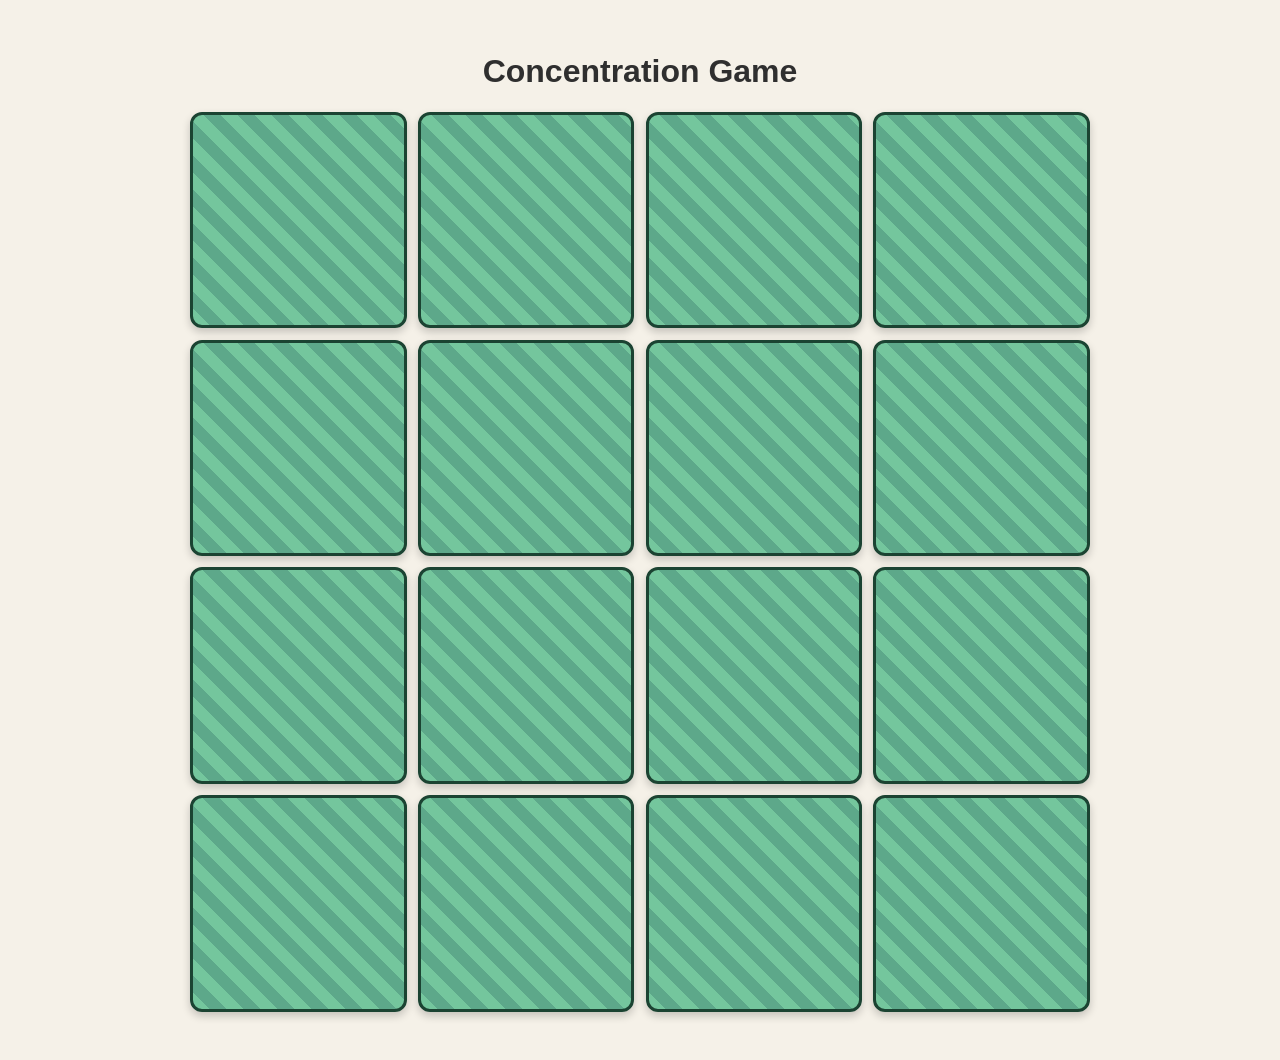
==== concentration/index.html @ 5356b8b5 "creating concentration game" ====
<!DOCTYPE html>
<html>
<head>
	
	<!-- meta tags and title -->
	<meta charset="UTF-8">
	<meta name="viewport" content="width=device-width, initial-scale=1.0">
	<title>Concentration Game</title>

	<!-- external and internal CSS -->
	<link rel="stylesheet" href="styles.css" media="all">
    <script src="scripts.js" defer></script>

</head>

<body>
	<main class="page">
		<h1>Concentration Game</h1>
		
		<section class="gameboard">

			<div class="card">
				<div class="card-inner">
					<div class="card-front"></div>
					<div class="card-back">
						<img src="images/cow.png" alt="Cow icon">
					</div>
				</div>
			</div>

			<div class="card">
				<div class="card-inner">
					<div class="card-front"></div>
					<div class="card-back">
						<img src="images/cow.png" alt="Cow icon">
					</div>
				</div>
			</div>

			<div class="card">
				<div class="card-inner">
					<div class="card-front"></div>
					<div class="card-back">
						<img src="images/dog.png" alt="Dog icon">
					</div>
				</div>
			</div>

			<div class="card">
				<div class="card-inner">
					<div class="card-front"></div>
					<div class="card-back">
						<img src="images/dog.png" alt="Dog icon">
					</div>
				</div>
			</div>

			<div class="card">
				<div class="card-inner">
					<div class="card-front"></div>
					<div class="card-back">
						<img src="images/giraffe.png" alt="Giraffe icon">
					</div>
				</div>
			</div>

			<div class="card">
				<div class="card-inner">
					<div class="card-front"></div>
					<div class="card-back">
						<img src="images/giraffe.png" alt="Giraffe icon">
					</div>
				</div>
			</div>

			<div class="card">
				<div class="card-inner">
					<div class="card-front"></div>
					<div class="card-back">
						<img src="images/hedgehog.png" alt="Hedgehog icon">
					</div>
				</div>
			</div>

			<div class="card">
				<div class="card-inner">
					<div class="card-front"></div>
					<div class="card-back">
						<img src="images/hedgehog.png" alt="Hedgehog icon">
					</div>
				</div>
			</div>

			<div class="card">
				<div class="card-inner">
					<div class="card-front"></div>
					<div class="card-back">
						<img src="images/monkey.png" alt="Monkey icon">
					</div>
				</div>
			</div>

			<div class="card">
				<div class="card-inner">
					<div class="card-front"></div>
					<div class="card-back">
						<img src="images/monkey.png" alt="Monkey icon">
					</div>
				</div>
			</div>

			<div class="card">
				<div class="card-inner">
					<div class="card-front"></div>
					<div class="card-back">
						<img src="images/penguin.png" alt="Penguin icon">
					</div>
				</div>
			</div>

			<div class="card">
				<div class="card-inner">
					<div class="card-front"></div>
					<div class="card-back">
						<img src="images/penguin.png" alt="Penguin icon">
					</div>
				</div>
			</div>

			<div class="card">
				<div class="card-inner">
					<div class="card-front"></div>
					<div class="card-back">
						<img src="images/pig.png" alt="Pig icon">
					</div>
				</div>
			</div>

			<div class="card">
				<div class="card-inner">
					<div class="card-front"></div>
					<div class="card-back">
						<img src="images/pig.png" alt="Pig icon">
					</div>
				</div>
			</div>

			<div class="card">
				<div class="card-inner">
					<div class="card-front"></div>
					<div class="card-back">
						<img src="images/sheep.png" alt="Sheep icon">
					</div>
				</div>
			</div>

			<div class="card">
				<div class="card-inner">
					<div class="card-front"></div>
					<div class="card-back">
						<img src="images/sheep.png" alt="Sheep icon">
					</div>
				</div>
			</div>

		</section>
		</main>

</body>
</html>
---- concentration/styles.css ----
/* CSS for Concentration Game */

* {
    box-sizing: border-box;
}

body {
    margin: 0;
    font-family: Arial, sans-serif;
    background-color: #f5f1e8;
    color: #2f2f2f;
}

.page {
    max-width: 1200px;
    margin: 0 auto;
    padding: 2rem 1rem 3rem;
}

h1 {
    text-align: center;
}

/* Grid for Concentration Game */

.gameboard {
    display: grid;
    grid-template-columns: repeat(4, 1fr);
    gap: 0.7rem;
    max-width: 900px;
    margin: 0 auto;
}

/*card design*/

.card {
    aspect-ratio: 1 / 1;
    perspective: 1000px;
}

.card-inner {
    position: relative;
    width: 100%;
    height: 100%;
    transition: transform 0.6s;
    transform-style: preserve-3d;
}

.card:hover .card-inner {
    transform: rotateY(180deg);
}

.card-front, .card-back {
    position: absolute;
    inset: 0;
    display: flex;
    align-items: center;
    justify-content: center;
    border-radius: 12px;
    backface-visibility: hidden;
    overflow: hidden;
    box-shadow: 0 4px 8px rgba(0, 0, 0, 0.2);
}

.card-front {
    background: repeating-linear-gradient(45deg, #74C69D,
    #74C69D 12px, #5DA88A 12px, #5DA88A 24px);
    border: 3px solid #1B4332;
}

.card-back {
    background-color: #fff;
    transform: rotateY(180deg);
    padding: 0.75rem;
}

.card-back img {
    max-width: 80%;
    max-height: 80%;
    object-fit: contain;
}

/* Responsive design for smaller screens */

@media (max-width: 700px) {
	.gameboard {
		grid-template-columns: repeat(2, 1fr);
        max-width: 380px;
	}
}
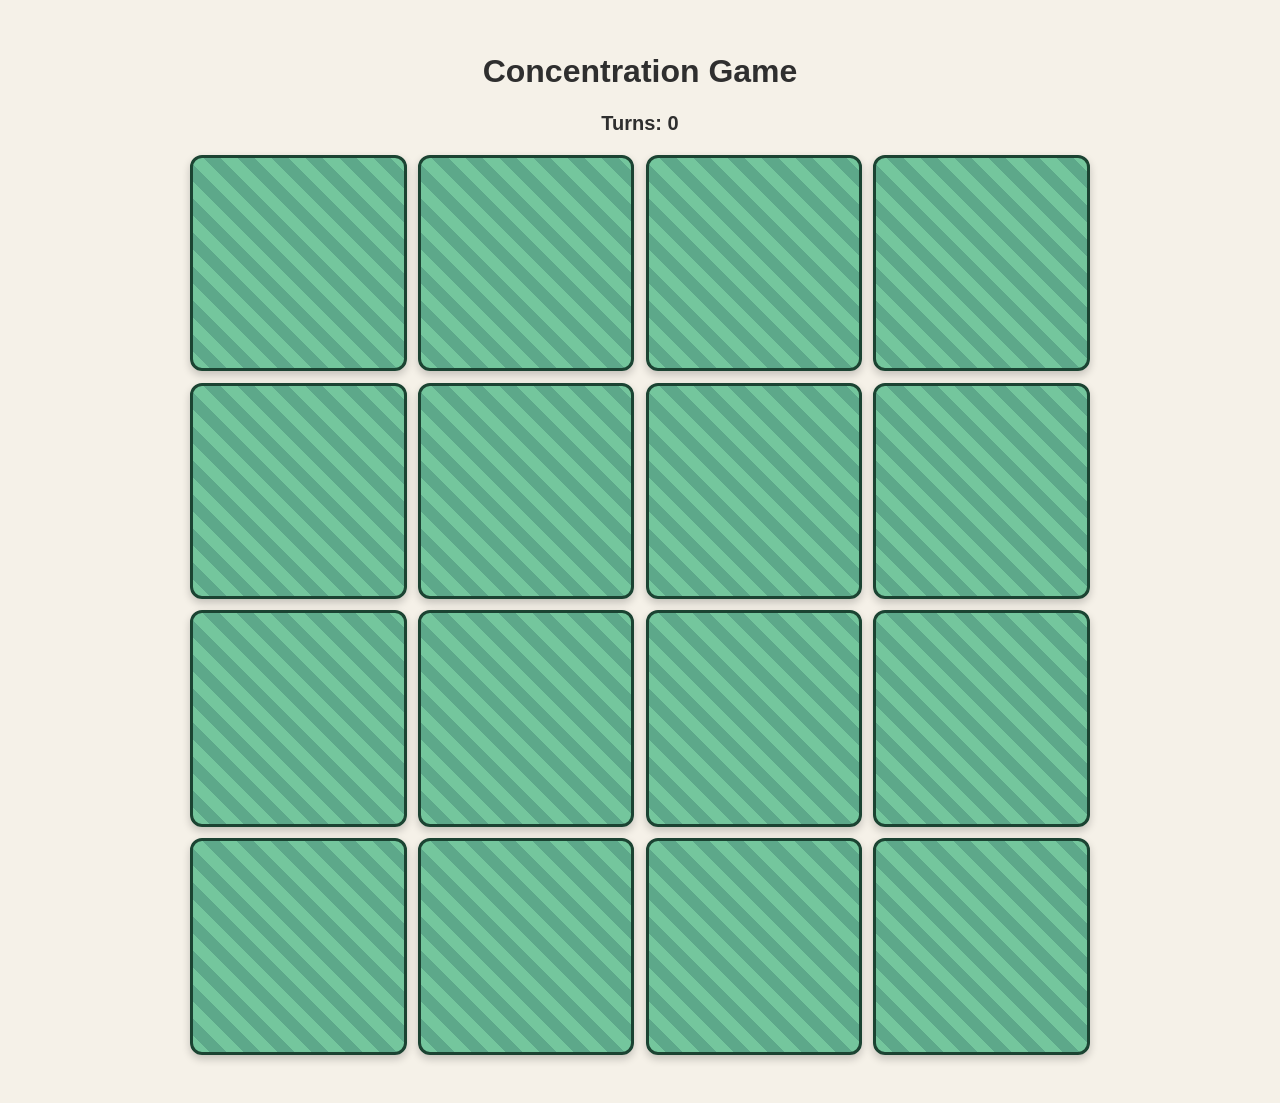
==== commit 4772b98f: "add win panel and turn counter to Concentration Game" ====
--- a/concentration/index.html
+++ b/concentration/index.html
@@ -16,7 +16,14 @@
 <body>
 	<main class="page">
 		<h1>Concentration Game</h1>
+		<p class="turns">Turns: <span id="turn-count">0</span></p>
 		
+		<div class="win-panel" id="win-panel">
+			<h2>You win!</h2>
+			<p>You matched all the animals in <span id="final-turn-count">0</span> turns.</p>
+			<button id="play-again">Play Again</button>
+		</div>
+
 		<section class="gameboard">
 
 			<div class="card">
--- a/concentration/styles.css
+++ b/concentration/styles.css
@@ -32,7 +32,6 @@
 }
 
 /*card design*/
-
 .card {
     aspect-ratio: 1 / 1;
     perspective: 1000px;
@@ -46,8 +45,34 @@
     transform-style: preserve-3d;
 }
 
-.card:hover .card-inner {
+.card.flipped .card-inner {
     transform: rotateY(180deg);
+}
+
+.card.matched {
+    visibility: hidden;
+}
+
+.turns {
+    text-align: center;
+    font-size: 1.25rem;
+    font-weight: bold;
+}
+
+.win-panel {
+    display: none;
+    text-align: center;
+    background-color: #fff;
+    padding: 2rem;
+    border: 3px solid #1B4332;
+    border-radius: 12px;
+    box-shadow: 0 4px 8px rgba(0, 0, 0, 0.2);
+    max-width: 400px;
+    margin: 2rem auto;
+}
+
+.win-panel.show {
+    display: block;
 }
 
 .card-front, .card-back {
